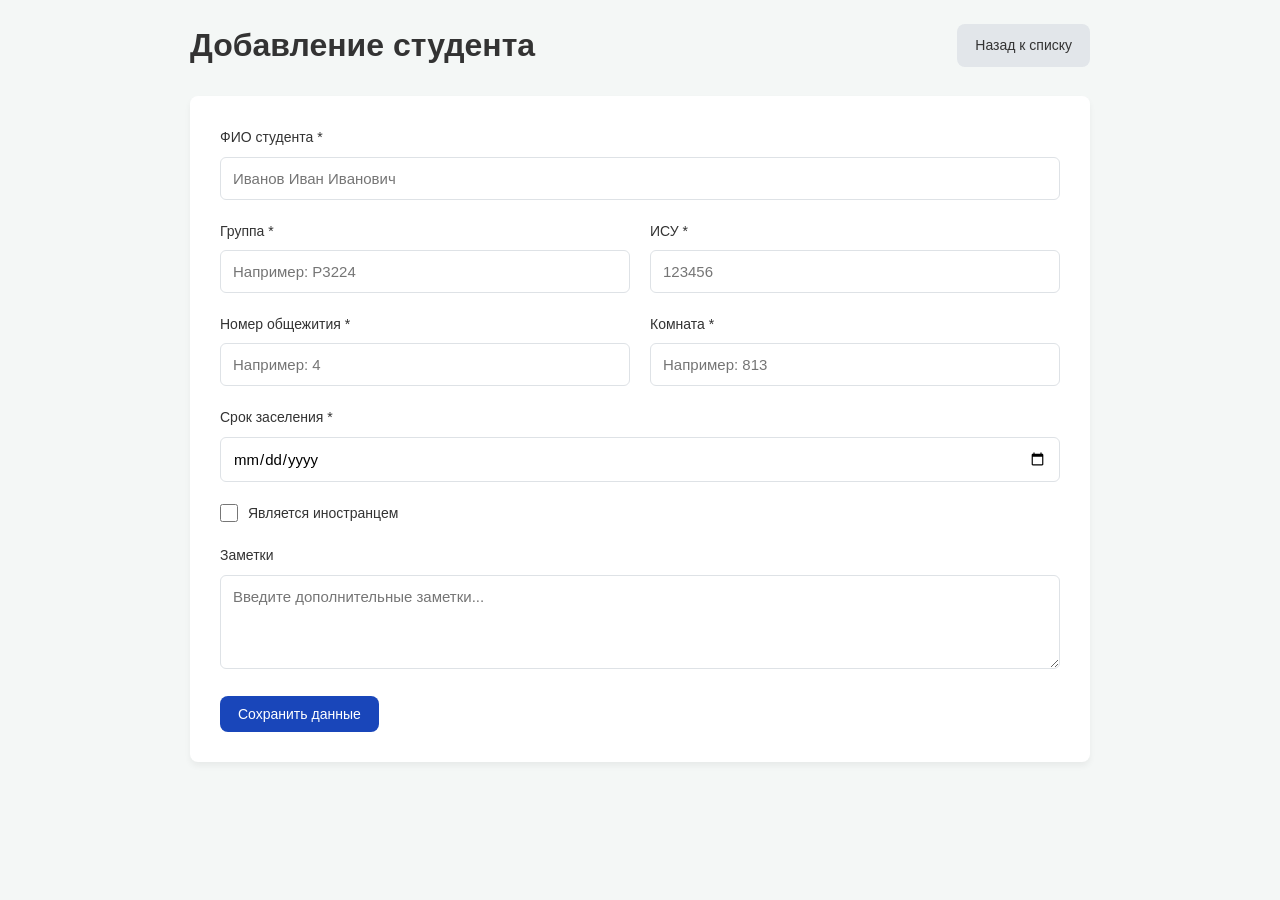
==== frontend/form.html @ b4adff75 "fix controller and add frontend old code (need update)" ====
<!DOCTYPE html>
<html lang="ru">
<head>
    <meta charset="UTF-8">
    <meta name="viewport" content="width=device-width, initial-scale=1.0">
    <title>Форма студента</title>
    <link rel="stylesheet" href="css/styles.css">
    <link rel="icon" type="image/x-icon" href="assets/favicon.ico">
</head>
<body>
    <div class="container">
        <header>
            <h1 id="form-title">Добавление студента</h1>
            <a href="index.html" class="btn">Назад к списку</a>
        </header>

        <form id="student-form" class="card">

            <div class="form-group">
                <label for="fio">ФИО студента *</label>
                <input type="text" id="fio" required minlength="5" placeholder="Иванов Иван Иванович">
            </div>

            <div class="form-row">
                <div class="form-group">
                    <label for="group">Группа *</label>
                    <input type="text" id="group" required pattern="[A-Z][34][1-4]\d{2}" placeholder="Например: P3224">
                </div>
                <div class="form-group">
                    <label for="isu">ИСУ *</label>
                    <input type="text" id="isu" required pattern="[1-9]\d{5}" placeholder="123456">
                </div>
            </div>

            <div class="form-row">
                <div class="form-group">
                    <label for="dorm">Номер общежития *</label>
                    <input type="number" id="dorm" required min="1" max="4" placeholder="Например: 4">
                </div>
                <div class="form-group">
                    <label for="room">Комната *</label>
                    <input type="number" id="room" required min="100" max="2000" placeholder="Например: 813">
                </div>
            </div>

            <div class="form-group">
                <label for="date">Срок заселения *</label>
                <input type="date" id="date" required>
            </div>

            <div class="form-group checkbox-group">
                <input type="checkbox" id="foreigner">
                <label for="foreigner">Является иностранцем</label>
            </div>

            <div class="form-group">
                <label for="notes">Заметки</label>
                <textarea id="notes" rows="4" placeholder="Введите дополнительные заметки..."></textarea>
            </div>

            <button type="submit" class="btn btn-primary" id="submit-btn">Сохранить данные</button>
        </form>
    </div>

    <script type="module" src="js/app.js"></script>
</body>
</html>
---- frontend/css/styles.css ----
:root {
    --primary-color: #1946ba;
    --primary-hover: #12338a;

    --danger-color: #dc3545;
    --danger-hover: #c82333;

    --bg-color: #f4f7f6;
    --surface-color: #ffffff;

    --text-main: #333333;
    --text-muted: #6c757d;

    --border-color: #dee2e6;
    --border-radius: 8px;
    --transition-speed: 0.2s;
}

* {
    box-sizing: border-box;
    margin: 0;
    padding: 0;
}

body {
    font-family: -apple-system, BlinkMacSystemFont, "Segoe UI", Roboto, Helvetica, Arial, sans-serif;
    background-color: var(--bg-color);
    color: var(--text-main);
    line-height: 1.6;
    padding: 20px;
}

.container {
    max-width: 900px;
    margin: 0 auto;
}

header {
    display: flex;
    justify-content: space-between;
    align-items: center;
    margin-bottom: 25px;
    flex-wrap: wrap;
    gap: 15px;
}

h1, h2 {
    color: var(--text-main);
    font-weight: 600;
}

.btn {
    display: inline-block;
    padding: 10px 18px;
    font-size: 14px;
    font-weight: 500;
    text-align: center;
    text-decoration: none;
    border: none;
    border-radius: var(--border-radius);
    cursor: pointer;
    transition: background-color var(--transition-speed), transform 0.1s;
    background-color: #e2e6ea;
    color: var(--text-main);
}

.btn:hover {
    background-color: #dae0e5;
}

.btn:active {
    transform: translateY(1px);
}

.btn-primary {
    background-color: var(--primary-color);
    color: #ffffff;
}

.btn-primary:hover {
    background-color: var(--primary-hover);
}

td .btn {
    padding: 6px 12px;
    font-size: 13px;
    margin-right: 5px;
    margin-bottom: 5px;
    width: 90px;
    text-align: center;
}

td .btn-danger {
    background-color: var(--danger-color);
    color: #ffffff;
}

td .btn-danger:hover {
    background-color: var(--danger-hover);
}

.table-responsive {
    overflow-x: auto;
    background-color: var(--surface-color);
    border-radius: var(--border-radius);
    box-shadow: 0 4px 6px rgba(0, 0, 0, 0.05);
}

table {
    width: 100%;
    border-collapse: collapse;
    min-width: 600px;
}

th, td {
    padding: 15px;
    text-align: left;
    border-bottom: 1px solid var(--border-color);
}

th {
    background-color: #f8f9fa;
    font-weight: 600;
    color: var(--text-muted);
    font-size: 14px;
    text-transform: uppercase;
    letter-spacing: 0.5px;
}

tr {
    transition: background-color var(--transition-speed);
}

tr:hover {
    background-color: #f1f3f5;
}

tr:last-child td {
    border-bottom: none;
}

.card {
    background-color: var(--surface-color);
    padding: 30px;
    border-radius: var(--border-radius);
    box-shadow: 0 4px 6px rgba(0, 0, 0, 0.05);
}

.form-group {
    margin-bottom: 20px;
}

.form-row {
    display: flex;
    gap: 20px;
}

.form-row .form-group {
    flex: 1;
}

label {
    display: block;
    margin-bottom: 8px;
    font-weight: 500;
    font-size: 14px;
    color: var(--text-main);
}

input[type="text"],
input[type="number"],
input[type="date"],
textarea {
    width: 100%;
    padding: 12px;
    border: 1px solid var(--border-color);
    border-radius: 6px;
    font-size: 15px;
    outline: none;
    transition: border-color var(--transition-speed), box-shadow var(--transition-speed);
    font-family: inherit;
}

input[readonly], input:disabled {
    background-color: #e9ecef;
    color: var(--text-muted);
    cursor: not-allowed;
    border-color: var(--border-color);
}

textarea {
    resize: vertical;
}

input:focus,
textarea:focus {
    border-color: var(--primary-color);
    box-shadow: 0 0 0 3px rgba(25, 70, 186, 0.15);
}

input:not(:placeholder-shown):valid,
input[type="date"]:valid {
    border-color: #28a745;
}

input:not(:placeholder-shown):user-invalid,
input[type="date"]:user-invalid {
    border-color: var(--danger-color);
}

.checkbox-group {
    display: flex;
    align-items: center;
    gap: 10px;
    cursor: pointer;
}

.checkbox-group input[type="checkbox"] {
    width: 18px;
    height: 18px;
    cursor: pointer;
}

.checkbox-group label {
    margin-bottom: 0;
    cursor: pointer;
}

.profile-card h2 {
    margin-bottom: 20px;
    color: var(--primary-color);
}

.profile-card p {
    margin-bottom: 10px;
    font-size: 16px;
}

.profile-card hr {
    border: 0;
    border-top: 1px solid var(--border-color);
    margin: 20px 0;
}

blockquote {
    background-color: var(--bg-color);
    padding: 15px;
    border-left: 4px solid var(--primary-color);
    border-radius: 0 6px 6px 0;
    font-style: italic;
    color: var(--text-muted);
}

@media (max-width: 768px) {
    .form-row {
        flex-direction: column;
        gap: 0;
    }

    header {
        flex-direction: column;
        align-items: flex-start;
    }

    .card {
        padding: 20px;
    }
}
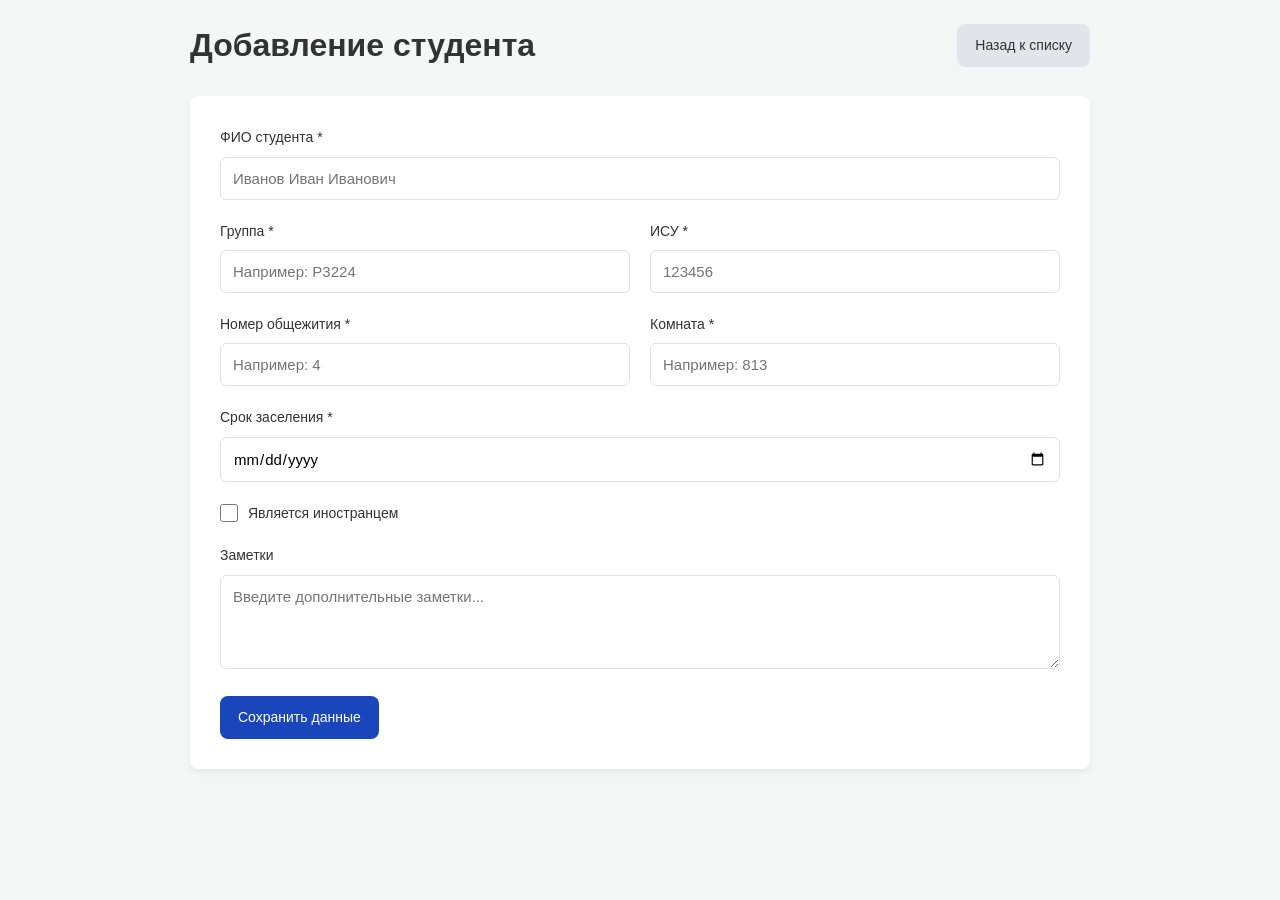
==== commit c09934ae: "complete 99,99%" ====
--- a/frontend/form.html
+++ b/frontend/form.html
@@ -17,35 +17,35 @@
         <form id="student-form" class="card">
 
             <div class="form-group">
-                <label for="fio">ФИО студента *</label>
+                <label for="fio">ФИО студента <span class="req-star">*</span></label>
                 <input type="text" id="fio" required minlength="5" placeholder="Иванов Иван Иванович">
             </div>
 
             <div class="form-row">
                 <div class="form-group">
-                    <label for="group">Группа *</label>
-                    <input type="text" id="group" required pattern="[A-Z][34][1-4]\d{2}" placeholder="Например: P3224">
+                    <label for="group">Группа <span class="req-star">*</span></label>
+                    <input type="text" id="group" required minlength="5" maxlength="5" pattern="[A-Z][34][1-4]\d{2}" placeholder="Например: P3224">
                 </div>
                 <div class="form-group">
-                    <label for="isu">ИСУ *</label>
-                    <input type="text" id="isu" required pattern="[1-9]\d{5}" placeholder="123456">
+                    <label for="isu">ИСУ <span class="req-star">*</span></label>
+                    <input type="text" id="isu" required minlength="6" maxlength="6" pattern="[1-9]\d{5}" placeholder="123456">
                 </div>
             </div>
 
             <div class="form-row">
                 <div class="form-group">
-                    <label for="dorm">Номер общежития *</label>
+                    <label for="dorm">Номер общежития <span class="req-star">*</span></label>
                     <input type="number" id="dorm" required min="1" max="4" placeholder="Например: 4">
                 </div>
                 <div class="form-group">
-                    <label for="room">Комната *</label>
+                    <label for="room">Комната <span class="req-star">*</span></label>
                     <input type="number" id="room" required min="100" max="2000" placeholder="Например: 813">
                 </div>
             </div>
 
             <div class="form-group">
-                <label for="date">Срок заселения *</label>
-                <input type="date" id="date" required>
+                <label for="date">Срок заселения <span class="req-star">*</span></label>
+                <input type="date" id="date" required min="1000-01-01" max="9999-12-31">
             </div>
 
             <div class="form-group checkbox-group">
--- a/frontend/css/styles.css
+++ b/frontend/css/styles.css
@@ -62,6 +62,8 @@
     transition: background-color var(--transition-speed), transform 0.1s;
     background-color: #e2e6ea;
     color: var(--text-main);
+    font-family: inherit;
+    line-height: inherit;
 }
 
 .btn:hover {
@@ -198,13 +200,17 @@
     box-shadow: 0 0 0 3px rgba(25, 70, 186, 0.15);
 }
 
-input:not(:placeholder-shown):valid,
-input[type="date"]:valid {
+form[data-mode="add"] input:not(:placeholder-shown):valid,
+form[data-mode="add"] input[type="date"]:valid,
+form[data-mode="edit"] input:not(:placeholder-shown):valid,
+form[data-mode="edit"] input[type="date"]:valid {
     border-color: #28a745;
 }
 
-input:not(:placeholder-shown):user-invalid,
-input[type="date"]:user-invalid {
+form[data-mode="add"] input:not(:placeholder-shown):user-invalid,
+form[data-mode="add"] input[type="date"]:user-invalid,
+form[data-mode="edit"] input:not(:placeholder-shown):user-invalid,
+form[data-mode="edit"] input[type="date"]:user-invalid {
     border-color: var(--danger-color);
 }
 
